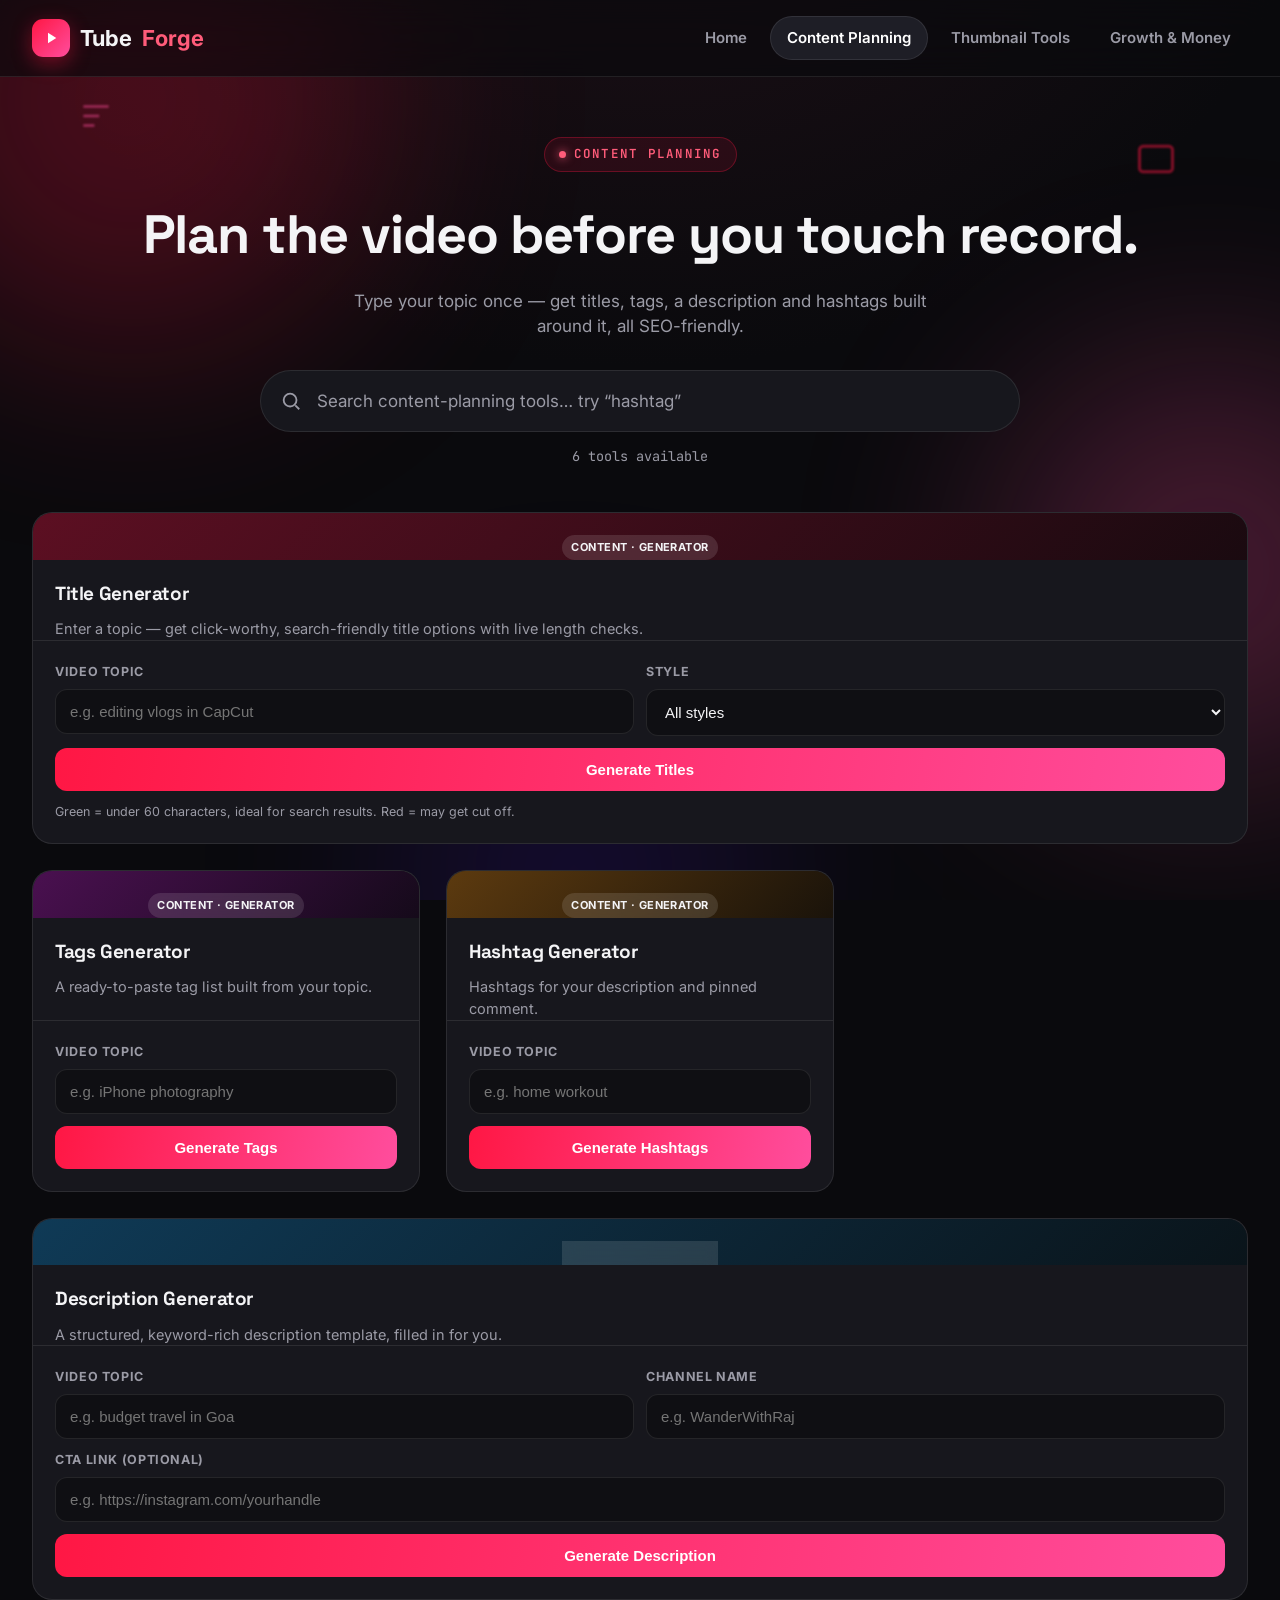
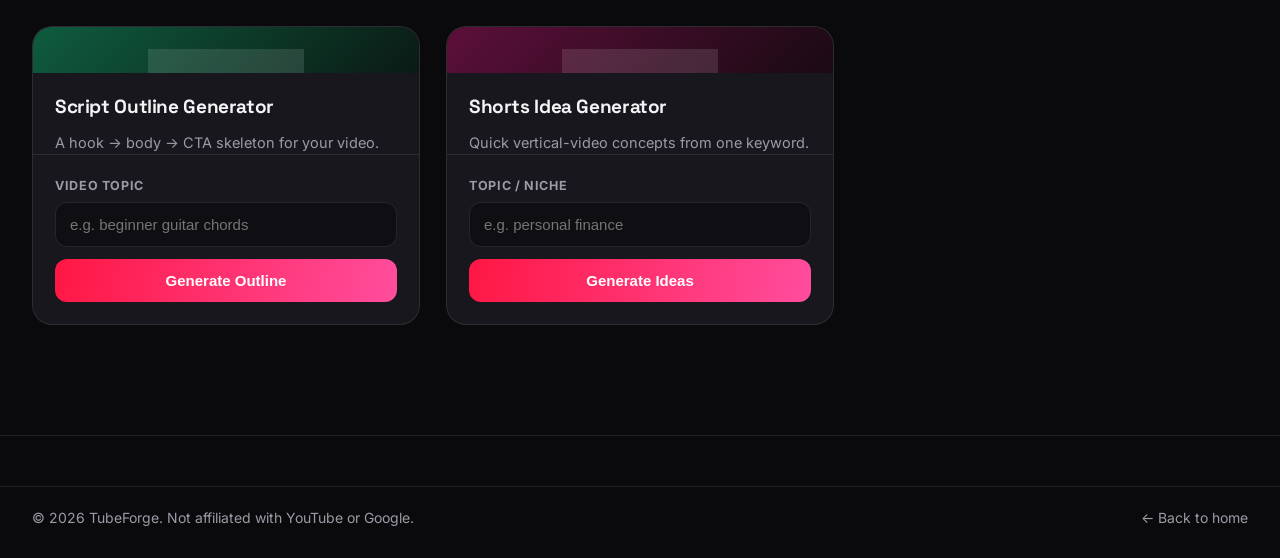
==== content-planning.html @ e365e0d1 "Add files via upload" ====
<!DOCTYPE html>
<html lang="en">
<head>
<meta charset="UTF-8">
<meta name="viewport" content="width=device-width, initial-scale=1.0">
<title>Content Planning Tools — TubeForge</title>
<meta name="description" content="Generate SEO-friendly YouTube titles, tags, descriptions, hashtags and script outlines — free, instant, no signup.">
<link rel="stylesheet" href="style.css">
</head>
<body>
<div class="ambient"><div class="blob b1"></div><div class="blob b2"></div><div class="blob b3"></div></div>

<header class="nav">
  <div class="wrap nav-inner">
    <a href="index.html" class="logo">
      <span class="logo-mark"><svg viewBox="0 0 24 24" fill="#fff"><path d="M8 5v14l11-7z"/></svg></span>
      Tube<span>Forge</span>
    </a>
    <nav class="links">
      <a href="index.html">Home</a>
      <a href="content-planning.html" class="active">Content Planning</a>
      <a href="thumbnail-tools.html">Thumbnail Tools</a>
      <a href="growth-tools.html">Growth &amp; Money</a>
    </nav>
    <button class="burger" aria-label="Toggle menu">☰</button>
  </div>
</header>

<section class="page-hero wrap">
  <svg class="float3d" style="top:20px;left:6%;width:38px;" viewBox="0 0 24 24" fill="none" stroke="#ff4d9d" stroke-width="1.6"><path d="M4 6h16M4 12h10M4 18h7"/></svg>
  <svg class="float3d" style="top:60px;right:8%;width:44px;animation-delay:1.5s;" viewBox="0 0 24 24" fill="none" stroke="#ff1744" stroke-width="1.6"><rect x="3" y="5" width="18" height="14" rx="2"/></svg>
  <div class="eyebrow" style="justify-content:center;"><span class="dot"></span> Content Planning</div>
  <h1>Plan the video before you touch record.</h1>
  <p>Type your topic once — get titles, tags, a description and hashtags built around it, all SEO-friendly.</p>
</section>

<section class="search-zone wrap">
  <div class="search-box">
    <svg class="icon" viewBox="0 0 24 24" fill="none" stroke="currentColor" stroke-width="2"><circle cx="11" cy="11" r="7"/><path d="M21 21l-4.3-4.3"/></svg>
    <input id="cp-search" type="text" placeholder="Search content-planning tools… try “hashtag”" autocomplete="off">
  </div>
  <p class="search-count mono" id="cp-search-count">6 tools available</p>
</section>

<main class="wrap">
<div class="grid" id="cp-grid">

  <!-- TITLE GENERATOR -->
  <div class="card tool-card wide reveal" id="title-gen" data-keywords="title generator seo catchy heading">
    <div class="card-thumb" style="--tc1:#5c0f22;--tc2:#1a0a10; aspect-ratio:auto; padding:22px 22px 0;">
      <span class="tag" style="position:static;">Content · Generator</span>
    </div>
    <div class="card-body" style="padding-bottom:0;">
      <h3>Title Generator</h3>
      <p>Enter a topic — get click-worthy, search-friendly title options with live length checks.</p>
    </div>
    <div class="tool-panel">
      <div class="row2">
        <div class="field">
          <label for="title-input">Video topic</label>
          <input type="text" id="title-input" placeholder="e.g. editing vlogs in CapCut">
        </div>
        <div class="field">
          <label for="title-style">Style</label>
          <select id="title-style">
            <option value="all">All styles</option>
            <option value="howto">How-to</option>
            <option value="list">Listicle</option>
            <option value="story">Story / Challenge</option>
          </select>
        </div>
      </div>
      <button class="btn" onclick="generateTitles()">Generate Titles</button>
      <div class="output" id="title-output"></div>
      <p class="hint">Green = under 60 characters, ideal for search results. Red = may get cut off.</p>
    </div>
  </div>

  <!-- TAGS GENERATOR -->
  <div class="card tool-card reveal" id="tags-gen" data-keywords="tags generator keywords video">
    <div class="card-thumb" style="--tc1:#4a1050;--tc2:#150a1a; aspect-ratio:auto; padding:22px 22px 0;"><span class="tag" style="position:static;">Content · Generator</span></div>
    <div class="card-body" style="padding-bottom:0;"><h3>Tags Generator</h3><p>A ready-to-paste tag list built from your topic.</p></div>
    <div class="tool-panel">
      <div class="field"><label for="tags-input">Video topic</label><input type="text" id="tags-input" placeholder="e.g. iPhone photography"></div>
      <button class="btn" onclick="generateTags()">Generate Tags</button>
      <div class="output" id="tags-output"></div>
    </div>
  </div>

  <!-- HASHTAG GENERATOR -->
  <div class="card tool-card reveal" id="hashtag-gen" data-keywords="hashtag generator trending">
    <div class="card-thumb" style="--tc1:#5c3a0f;--tc2:#1a130a; aspect-ratio:auto; padding:22px 22px 0;"><span class="tag" style="position:static;">Content · Generator</span></div>
    <div class="card-body" style="padding-bottom:0;"><h3>Hashtag Generator</h3><p>Hashtags for your description and pinned comment.</p></div>
    <div class="tool-panel">
      <div class="field"><label for="hash-input">Video topic</label><input type="text" id="hash-input" placeholder="e.g. home workout"></div>
      <button class="btn" onclick="generateHashtags()">Generate Hashtags</button>
      <div class="output" id="hash-output"></div>
    </div>
  </div>

  <!-- DESCRIPTION GENERATOR -->
  <div class="card tool-card wide reveal" id="desc-gen" data-keywords="description generator template video">
    <div class="card-thumb" style="--tc1:#0f3a56;--tc2:#0a141a; aspect-ratio:auto; padding:22px 22px 0;"><span class="tag" style="position:static;">Content · Generator</span></div>
    <div class="card-body" style="padding-bottom:0;"><h3>Description Generator</h3><p>A structured, keyword-rich description template, filled in for you.</p></div>
    <div class="tool-panel">
      <div class="row2">
        <div class="field"><label for="desc-topic">Video topic</label><input type="text" id="desc-topic" placeholder="e.g. budget travel in Goa"></div>
        <div class="field"><label for="desc-channel">Channel name</label><input type="text" id="desc-channel" placeholder="e.g. WanderWithRaj"></div>
      </div>
      <div class="field"><label for="desc-link">CTA link (optional)</label><input type="text" id="desc-link" placeholder="e.g. https://instagram.com/yourhandle"></div>
      <button class="btn" onclick="generateDescription()">Generate Description</button>
      <div class="output" id="desc-output" style="white-space:pre-wrap; font-family:'JetBrains Mono',monospace; font-size:13.5px;"></div>
    </div>
  </div>

  <!-- SCRIPT OUTLINE GENERATOR -->
  <div class="card tool-card reveal" id="script-gen" data-keywords="script outline generator structure video">
    <div class="card-thumb" style="--tc1:#0f5c3f;--tc2:#0a1a14; aspect-ratio:auto; padding:22px 22px 0;"><span class="tag" style="position:static;">Content · Generator</span></div>
    <div class="card-body" style="padding-bottom:0;"><h3>Script Outline Generator</h3><p>A hook → body → CTA skeleton for your video.</p></div>
    <div class="tool-panel">
      <div class="field"><label for="script-input">Video topic</label><input type="text" id="script-input" placeholder="e.g. beginner guitar chords"></div>
      <button class="btn" onclick="generateScript()">Generate Outline</button>
      <div class="output" id="script-output" style="white-space:pre-wrap; font-family:'JetBrains Mono',monospace; font-size:13.5px;"></div>
    </div>
  </div>

  <!-- SHORTS IDEA GENERATOR -->
  <div class="card tool-card reveal" id="shorts-gen" data-keywords="shorts ideas generator viral">
    <div class="card-thumb" style="--tc1:#5c0f3a;--tc2:#1a0a13; aspect-ratio:auto; padding:22px 22px 0;"><span class="tag" style="position:static;">Content · Generator</span></div>
    <div class="card-body" style="padding-bottom:0;"><h3>Shorts Idea Generator</h3><p>Quick vertical-video concepts from one keyword.</p></div>
    <div class="tool-panel">
      <div class="field"><label for="shorts-input">Topic / niche</label><input type="text" id="shorts-input" placeholder="e.g. personal finance"></div>
      <button class="btn" onclick="generateShorts()">Generate Ideas</button>
      <div class="output" id="shorts-output"></div>
    </div>
  </div>

</div>
</main>

<footer>
  <div class="wrap foot-bottom">
    <span>© 2026 TubeForge. Not affiliated with YouTube or Google.</span>
    <a href="index.html">← Back to home</a>
  </div>
</footer>

<script src="script.js"></script>
<script>
initSiteSearch('cp-search', '#cp-grid .card', 'cp-search-count');

function cap(s){ return s.charAt(0).toUpperCase() + s.slice(1); }
function getTopic(id, fallback){ const v = document.getElementById(id).value.trim(); return v || fallback; }

function showOutput(id, html){
  const el = document.getElementById(id);
  el.innerHTML = html;
  el.classList.add('show');
}

// Fisher-Yates shuffle — new order every single call, even for the same array
function shuffle(arr){
  const a = [...arr];
  for (let i = a.length - 1; i > 0; i--){
    const j = Math.floor(Math.random() * (i + 1));
    [a[i], a[j]] = [a[j], a[i]];
  }
  return a;
}
function pick(arr, n){ return shuffle(arr).slice(0, n); }
function pickOne(arr){ return arr[Math.floor(Math.random() * arr.length)]; }

function generateTitles(){
  const topic = getTopic('title-input','video editing');
  const t = cap(topic);
  const style = document.getElementById('title-style').value;
  const banks = {
    howto: [
      `How to ${topic} in 2026 (Step-by-Step)`,
      `${t}: A Beginner's Guide That Actually Works`,
      `How I ${topic} — My Exact Process`,
      `${t} Explained in 5 Minutes`,
      `The Fastest Way to Learn ${topic}`,
      `${t} 101: What I'd Tell My Younger Self`,
      `A Simple System for ${topic} That Actually Sticks`,
      `${t} Made Easy (No Experience Needed)`
    ],
    list: [
      `Top 10 ${topic} Tips Nobody Tells You`,
      `7 ${topic} Mistakes You're Probably Making`,
      `${t}: 5 Things I Wish I Knew Sooner`,
      `Best ${topic} Tools in 2026, Ranked`,
      `9 ${topic} Hacks That Actually Work`,
      `${t}: 3 Rules I Never Break`,
      `The Only ${topic} Checklist You Need`,
      `Ranking Every ${topic} Method I've Tried`
    ],
    story: [
      `I Tried ${topic} for 30 Days — Here's What Happened`,
      `The Truth About ${topic} Nobody Talks About`,
      `Why ${topic} Is Harder Than It Looks`,
      `${t} Changed My Channel. Here's How`,
      `What Nobody Tells You Before You Start ${t}`,
      `I Was Wrong About ${topic}. Here's What I Learned`,
      `${t}: My Honest, Unfiltered Experience`,
      `The Video I Wish Someone Made Before I Started ${t}`
    ]
  };
  const pool = style === 'all' ? [...banks.howto, ...banks.list, ...banks.story] : banks[style];
  const list = pick(pool, Math.min(6, pool.length));
  const rows = list.map(title => {
    const ok = title.length <= 60;
    return `<div class="item"><span>${title}<br><span class="hint mono" style="color:${ok? '#4ade80':'#ff5c7a'}">${title.length} chars</span></span><span class="copy" onclick="copyText('${title.replace(/'/g,"\\'")}', this)">Copy</span></div>`;
  }).join('');
  showOutput('title-output', rows);
}

function generateTags(){
  const topic = getTopic('tags-input','photography');
  const mods = ['tutorial','tips','2026','for beginners','guide','explained','review','hacks','mistakes','vs alternatives','how to','step by step','crash course','walkthrough','secrets','breakdown','masterclass','for beginners 2026'];
  const chosen = pick(mods, 10).map(m => `${topic} ${m}`);
  const tags = [topic, ...chosen, 'youtube', topic.split(' ')[0]];
  const unique = [...new Set(tags.map(t=>t.trim()))];
  const joined = unique.join(', ');
  showOutput('tags-output', `
    <p style="margin-bottom:10px;">${unique.map(t=>`<span class="chip">${t}</span>`).join('')}</p>
    <div class="item"><span class="hint mono">${joined.length} / 500 characters used</span><span class="copy" onclick="copyText('${joined.replace(/'/g,"\\'")}', this)">Copy all</span></div>
  `);
}

function generateHashtags(){
  const topic = getTopic('hash-input','fitness');
  const words = topic.split(/\s+/).filter(Boolean);
  const camel = words.map((w,i)=> i===0 ? w.toLowerCase() : cap(w)).join('');
  const pas = words.map(cap).join('');
  const pool = [
    `#${camel}`, `#${pas}Tutorial`, `#${pas}2026`, `#${pas}Tips`,
    `#${pas}ForBeginners`, `#HowTo${pas}`, `#Learn${pas}`, `#${pas}Explained`,
    `#${pas}Guide`, `#${pas}Hacks`, `#${pas}Basics`, `#${pas}Journey`,
    '#YouTube', '#Trending', '#Shorts', '#Viral'
  ];
  const tags = [`#${camel}`, ...pick(pool.slice(1), 8)]; // always keep the core tag, randomize the rest
  const unique = [...new Set(tags)];
  const joined = unique.join(' ');
  showOutput('hash-output', `
    <p style="margin-bottom:10px;">${unique.map(t=>`<span class="chip">${t}</span>`).join('')}</p>
    <div class="item"><span class="hint mono">Use 3–5 in description for best reach</span><span class="copy" onclick="copyText('${joined.replace(/'/g,"\\'")}', this)">Copy all</span></div>
  `);
}

function generateDescription(){
  const topic = getTopic('desc-topic','this topic');
  const channel = getTopic('desc-channel','this channel');
  const link = document.getElementById('desc-link').value.trim();
  const t = cap(topic);

  const hooks = [
    `${t} — everything you need in one video. If you've been struggling with ${topic}, this walkthrough covers the exact steps that worked for me.`,
    `This is the ${topic} video I wish existed when I was starting out — no fluff, just what actually works.`,
    `Struggling with ${topic}? By the end of this video you'll have a clear, repeatable process for it.`,
    `${t}, explained the simple way. No jargon, no filler — just what you need to get results.`
  ];
  const closers = [
    `If this helped, drop a comment with your biggest takeaway — I read every one.`,
    `Got questions about ${topic}? Leave them below and I'll reply.`,
    `Let me know in the comments which tip you're trying first.`,
    `If you found this useful, a comment helps this video reach more people trying to learn ${topic}.`
  ];
  const subLines = [
    `🔔 Subscribe to ${channel} for more videos on ${topic} and related topics every week.`,
    `🔔 New to the channel? Subscribe to ${channel} — new ${topic} videos every week.`,
    `🔔 Hit subscribe on ${channel} so you don't miss the next ${topic} video.`
  ];

  const desc =
`${pickOne(hooks)}

⏱ TIMESTAMPS
00:00 Intro
00:30 Why ${topic} matters
02:00 Step-by-step walkthrough
08:00 Common mistakes to avoid
10:30 Recap & next steps

${pickOne(subLines)}
${link ? `📌 Follow / more here: ${link}` : ''}

${pickOne(closers)}

#${topic.replace(/\s+/g,'')} #${topic.split(' ')[0]}Tips #YouTube`;
  showOutput('desc-output', desc);
}

function generateScript(){
  const topic = getTopic('script-input','your topic');
  const hooks = [
    `One striking claim or question about ${topic} that stops the scroll.`,
    `Show the end result of ${topic} first, then promise to explain how you got there.`,
    `Call out a common myth about ${topic} and say you're about to bust it.`,
    `Ask the exact question your viewer typed into Google before finding this video.`
  ];
  const p1 = [
    `The most common mistake people make with ${topic}.`,
    `The one thing almost everyone gets wrong when starting ${topic}.`,
    `Why most advice about ${topic} online doesn't actually work.`
  ];
  const p2 = [
    `Your actual method / process for ${topic}, step by step.`,
    `Walk through your real workflow for ${topic}, showing your screen or hands where possible.`,
    `Break ${topic} into 3 simple steps anyone can follow.`
  ];
  const p3 = [
    `One advanced tip most creators skip when covering ${topic}.`,
    `A shortcut or tool that makes ${topic} noticeably easier.`,
    `What you'd do differently now, after more experience with ${topic}.`
  ];
  const ctas = [
    `Ask a specific question tied to ${topic} to drive comments, then point to subscribe.`,
    `Tell viewers to try one step today and comment their result.`,
    `Point to a related video on ${topic} they should watch next.`
  ];
  const outline =
`HOOK (0:00–0:15)
${pickOne(hooks)}

INTRO (0:15–0:45)
Who you are, why you know ${topic}, and what they'll get by the end.

MAIN POINT 1
${pickOne(p1)}

MAIN POINT 2
${pickOne(p2)}

MAIN POINT 3
${pickOne(p3)}

RECAP
Quick 3-line summary of what was covered.

CALL TO ACTION
${pickOne(ctas)}`;
  showOutput('script-output', outline);
}

function generateShorts(){
  const topic = getTopic('shorts-input','productivity');
  const t = cap(topic);
  const pool = [
    `3 ${topic} mistakes beginners make`,
    `${t} in 15 seconds`,
    `POV: you just learned ${topic}`,
    `Rating ${topic} tips 1 to 10`,
    `${t}: before vs after`,
    `Things I wish I knew about ${topic}`,
    `${t} in one breath`,
    `The ${topic} tip that changed everything`,
    `Stop doing this if you're into ${topic}`,
    `${t}: expectation vs reality`,
    `1 ${topic} tip, 15 seconds, no talking`,
    `Reacting to bad ${topic} advice`
  ];
  const ideas = pick(pool, 6);
  showOutput('shorts-output', ideas.map(i => `<div class="item"><span>${i}</span><span class="copy" onclick="copyText('${i.replace(/'/g,"\\'")}', this)">Copy</span></div>`).join(''));
}
</script>
</body>
</html>
---- style.css ----
/* ===================== TubeForge — shared styles ===================== */
@import url('https://fonts.googleapis.com/css2?family=Space+Grotesk:wght@400;500;600;700&family=Inter:wght@400;500;600;700&family=JetBrains+Mono:wght@400;600&display=swap');

:root{
  --bg: #0a0a0d;
  --bg-2: #0f0f13;
  --card: #17171d;
  --card-2: #1e1e26;
  --border: rgba(255,255,255,.09);
  --text: #f4f4f6;
  --muted: #9b9ba6;
  --red: #ff1744;
  --red-2: #ff5c7a;
  --pink: #ff4d9d;
  --glow: 0 0 60px rgba(255,23,68,.25);
  --radius: 20px;
  font-size: 17px;
}

*{margin:0;padding:0;box-sizing:border-box;}
html{scroll-behavior:smooth;}
body{
  background: radial-gradient(ellipse 120% 60% at 50% -10%, #201018 0%, var(--bg) 45%), var(--bg);
  color: var(--text);
  font-family: 'Inter', sans-serif;
  line-height: 1.5;
  overflow-x: hidden;
}
img{max-width:100%;display:block;}
a{color:inherit;text-decoration:none;}
h1,h2,h3,.display{font-family:'Space Grotesk',sans-serif;font-weight:700;letter-spacing:-0.02em;}
.mono{font-family:'JetBrains Mono',monospace;}
::selection{background: var(--red); color:#fff;}

/* focus visibility */
a:focus-visible, button:focus-visible, input:focus-visible{
  outline: 2px solid var(--red-2);
  outline-offset: 3px;
}

@media (prefers-reduced-motion: reduce){
  *{animation-duration: .001ms !important; animation-iteration-count: 1 !important; transition-duration: .001ms !important; scroll-behavior:auto !important;}
}

/* ---------- layout helpers ---------- */
.wrap{max-width:1280px;margin:0 auto;padding:0 32px;}
@media (max-width:640px){.wrap{padding:0 18px;}}

/* ---------- top ticker ---------- */
.ticker{
  background: linear-gradient(90deg,var(--red),var(--pink));
  color:#fff; font-family:'JetBrains Mono',monospace; font-size:12.5px; font-weight:600;
  letter-spacing:.08em; text-transform:uppercase; padding:7px 0; overflow:hidden;
}
.ticker-track{display:flex; gap:60px; white-space:nowrap; animation: ticker 22s linear infinite;}
@keyframes ticker{ from{transform:translateX(0);} to{transform:translateX(-50%);} }

/* ---------- navbar ---------- */
header.nav{
  position: sticky; top:0; z-index:100;
  background: rgba(10,10,13,.72);
  backdrop-filter: blur(18px) saturate(140%);
  border-bottom: 1px solid var(--border);
}
.nav-inner{display:flex; align-items:center; justify-content:space-between; height:76px; gap:24px;}
.logo{display:flex; align-items:center; gap:10px; font-size:22px; font-weight:700;}
.logo-mark{
  width:38px; height:38px; border-radius:11px;
  background: linear-gradient(135deg,var(--red),var(--pink));
  display:flex; align-items:center; justify-content:center;
  box-shadow: 0 6px 20px rgba(255,23,68,.4);
  flex-shrink:0;
}
.logo-mark svg{width:18px; height:18px;}
.logo span{color:var(--red-2);}

nav.links{display:flex; gap:6px; align-items:center;}
nav.links a{
  padding:10px 16px; border-radius:100px; font-weight:600; font-size:15px;
  color:var(--muted); transition:.2s;
  border:1px solid transparent;
}
nav.links a:hover, nav.links a.active{
  color:#fff; background: var(--card-2); border-color:var(--border);
}
.burger{display:none; background:none; border:none; color:var(--text); font-size:26px; cursor:pointer;}

@media (max-width: 880px){
  nav.links{
    position:fixed; inset: 76px 0 auto 0; flex-direction:column; align-items:stretch;
    background: rgba(10,10,13,.98); backdrop-filter: blur(20px);
    padding:14px; border-bottom:1px solid var(--border);
    transform: translateY(-140%); transition: transform .3s ease; gap:4px;
  }
  nav.links.open{transform: translateY(0);}
  nav.links a{text-align:center; padding:14px;}
  .burger{display:block;}
}

/* ---------- hero ---------- */
.hero{
  position:relative; padding: 88px 0 60px; overflow:hidden;
}
.hero-inner{display:grid; grid-template-columns: 1.1fr .9fr; gap:50px; align-items:center;}
@media (max-width:960px){.hero-inner{grid-template-columns:1fr; text-align:center;}}

.eyebrow{
  display:inline-flex; align-items:center; gap:8px;
  font-family:'JetBrains Mono',monospace; font-size:12.5px; font-weight:600;
  letter-spacing:.1em; text-transform:uppercase; color:var(--red-2);
  background: rgba(255,23,68,.1); border:1px solid rgba(255,23,68,.3);
  padding:7px 14px; border-radius:100px; margin-bottom:22px;
}
.eyebrow .dot{width:7px;height:7px;border-radius:50%;background:var(--red-2); box-shadow:0 0 10px var(--red-2); animation: pulse 1.6s infinite;}
@keyframes pulse{0%,100%{opacity:1;}50%{opacity:.3;}}

.hero h1{font-size:clamp(38px,5.4vw,68px); line-height:1.03; margin-bottom:22px;}
.hero h1 em{font-style:normal; background:linear-gradient(100deg,var(--red) 10%,var(--pink) 90%); -webkit-background-clip:text; background-clip:text; color:transparent;}
.hero p.lead{font-size:19px; color:var(--muted); max-width:520px; margin-bottom:32px;}
@media (max-width:960px){.hero p.lead{margin-left:auto;margin-right:auto;}}

.hero-stats{display:flex; gap:34px; margin-top:36px; flex-wrap:wrap;}
@media (max-width:960px){.hero-stats{justify-content:center;}}
.hero-stats div b{display:block; font-family:'Space Grotesk',sans-serif; font-size:28px;}
.hero-stats div span{color:var(--muted); font-size:13px;}

/* 3D thumbnail stack — signature element */
.stack{position:relative; height:400px; perspective:1400px;}
.stack-card{
  position:absolute; width:78%; aspect-ratio:16/9; left:11%; top:32%;
  border-radius:16px; border:1px solid var(--border);
  background: linear-gradient(135deg,var(--card-2),var(--card));
  box-shadow: 0 30px 60px -20px rgba(0,0,0,.7);
  display:flex; align-items:center; justify-content:center;
  transition: transform .5s cubic-bezier(.2,.8,.2,1);
  transform-style:preserve-3d;
}
.stack-card svg{width:22%; height:22%; opacity:.9;}
.stack-card.c1{transform: rotateX(8deg) rotateY(-18deg) translateZ(0) translateY(30px) scale(.86); opacity:.55; z-index:1;}
.stack-card.c2{transform: rotateX(8deg) rotateY(-10deg) translateZ(30px) translateY(10px) scale(.94); opacity:.8; z-index:2;}
.stack-card.c3{
  transform: rotateX(8deg) rotateY(-2deg) translateZ(60px) scale(1); z-index:3;
  background: linear-gradient(135deg,var(--red),var(--pink));
  box-shadow: 0 30px 70px -15px rgba(255,23,68,.5);
}
.stack:hover .c1{transform: rotateX(8deg) rotateY(-24deg) translateZ(0) translateY(30px) scale(.86);}
.stack:hover .c3{transform: rotateX(4deg) rotateY(4deg) translateZ(60px) scale(1.02);}
.stack-badge{
  position:absolute; bottom:10px; right:14px; background:rgba(0,0,0,.65);
  font-family:'JetBrains Mono',monospace; font-size:11px; padding:2px 7px; border-radius:5px; color:#fff;
}

/* ---------- search ---------- */
.search-zone{padding: 10px 0 46px;}
.search-box{
  max-width: 760px; margin: 0 auto; position:relative;
}
.search-box input{
  width:100%; padding:20px 60px 20px 56px; border-radius:100px;
  background: var(--card); border:1.5px solid var(--border);
  color:var(--text); font-size:17px; font-family:'Inter',sans-serif;
  transition:.2s;
}
.search-box input::placeholder{color:var(--muted);}
.search-box input:focus{border-color:var(--red-2); box-shadow: 0 0 0 5px rgba(255,23,68,.14); outline:none;}
.search-box svg.icon{position:absolute; left:20px; top:50%; transform:translateY(-50%); width:22px; height:22px; color:var(--muted); pointer-events:none;}
.search-count{text-align:center; margin-top:14px; color:var(--muted); font-size:13.5px; font-family:'JetBrains Mono',monospace;}

/* ---------- section heads ---------- */
.section-head{display:flex; align-items:flex-end; justify-content:space-between; margin: 54px 0 28px; gap:20px; flex-wrap:wrap;}
.section-head h2{font-size: clamp(26px,3vw,36px);}
.section-head p{color:var(--muted); max-width:520px; font-size:15.5px;}

/* ---------- grid + cards (thumbnail-style tool cards) ---------- */
.grid{display:grid; grid-template-columns: repeat(auto-fill, minmax(300px,1fr)); gap:26px; padding-bottom: 30px;}

.card{
  background: var(--card); border:1px solid var(--border); border-radius: var(--radius);
  overflow:hidden; transition: transform .35s cubic-bezier(.2,.8,.2,1), border-color .3s, box-shadow .35s;
  display:flex; flex-direction:column;
}
.card:hover{transform: translateY(-8px); border-color: rgba(255,23,68,.4); box-shadow: var(--glow);}
.card-thumb{
  position:relative; aspect-ratio:16/9; display:flex; align-items:center; justify-content:center;
  background: linear-gradient(135deg, var(--tc1,#3a1220), var(--tc2,#1a1a22));
}
.card-thumb svg{width:30%; height:30%; color:#fff; opacity:.95; filter: drop-shadow(0 6px 16px rgba(0,0,0,.4));}
.card-thumb .badge{
  position:absolute; bottom:9px; right:10px; background:rgba(0,0,0,.7);
  font-family:'JetBrains Mono',monospace; font-size:11px; padding:3px 8px; border-radius:5px;
}
.card-thumb .tag{
  position:absolute; top:10px; left:10px; font-size:11px; font-weight:700; letter-spacing:.04em;
  text-transform:uppercase; background: rgba(255,255,255,.12); backdrop-filter: blur(6px);
  padding:4px 9px; border-radius:100px;
}
.card-body{padding:20px 22px 24px; display:flex; flex-direction:column; gap:10px; flex:1;}
.card-body h3{font-size:19px;}
.card-body p{color:var(--muted); font-size:14.5px; flex:1;}
.card-open{
  align-self:flex-start; font-size:13.5px; font-weight:700; color:var(--red-2);
  display:flex; align-items:center; gap:6px; margin-top:4px;
}
.card-open svg{width:15px;height:15px; transition:.2s;}
.card:hover .card-open svg{transform:translateX(4px);}
.card[hidden]{display:none;}

/* ---------- category strip (home) ---------- */
.cats{display:grid; grid-template-columns:repeat(3,1fr); gap:22px; margin:50px 0;}
@media (max-width:800px){.cats{grid-template-columns:1fr;}}
.cat-card{
  position:relative; border-radius:24px; padding:34px 28px; overflow:hidden;
  border:1px solid var(--border); background: var(--card);
  transition:.3s;
}
.cat-card:hover{transform: translateY(-6px); border-color: rgba(255,77,157,.4);}
.cat-card .blob{
  position:absolute; width:220px; height:220px; border-radius:50%; filter: blur(60px); opacity:.35;
  top:-60px; right:-60px; background: linear-gradient(135deg,var(--red),var(--pink));
}
.cat-card svg.big{width:40px; height:40px; color:var(--red-2); margin-bottom:18px;}
.cat-card h3{font-size:22px; margin-bottom:8px;}
.cat-card p{color:var(--muted); font-size:14.5px; margin-bottom:18px;}
.cat-card .go{font-weight:700; font-size:14px; color:#fff; display:inline-flex; gap:6px; align-items:center;}

/* ---------- tool panel (functional generator inside a card) ---------- */
.tool-card{grid-column: span 1;}
.tool-card.wide{grid-column: 1 / -1;}
@media (max-width:700px){.tool-card.wide{grid-column: span 1;}}
.tool-panel{padding:22px; border-top:1px solid var(--border); display:flex; flex-direction:column; gap:12px;}
.field label{display:block; font-size:12.5px; font-weight:700; text-transform:uppercase; letter-spacing:.05em; color:var(--muted); margin-bottom:7px;}
.field input[type=text], .field input[type=number], .field select, .field input[type=url]{
  width:100%; padding:13px 14px; border-radius:12px; background: var(--bg-2); border:1px solid var(--border);
  color:var(--text); font-size:15px;
}
.field input:focus, .field select:focus{outline:none; border-color:var(--red-2); box-shadow:0 0 0 4px rgba(255,23,68,.12);}
.row2{display:grid; grid-template-columns:1fr 1fr; gap:12px;}
@media (max-width:480px){.row2{grid-template-columns:1fr;}}

.btn{
  display:inline-flex; align-items:center; justify-content:center; gap:8px;
  background: linear-gradient(100deg,var(--red),var(--pink)); color:#fff; border:none;
  font-weight:700; font-size:15px; padding:13px 22px; border-radius:12px; cursor:pointer;
  transition: transform .15s, box-shadow .15s;
}
.btn:hover{transform: translateY(-2px); box-shadow: 0 10px 24px rgba(255,23,68,.35);}
.btn:active{transform: translateY(0);}
.btn.ghost{background:var(--card-2); border:1px solid var(--border); color:var(--text);}

.output{
  background: var(--bg-2); border:1px dashed var(--border); border-radius:12px; padding:16px;
  font-size:14.5px; color:var(--text); display:none; max-height:340px; overflow:auto;
}
.output.show{display:block;}
.output .item{
  display:flex; justify-content:space-between; gap:10px; align-items:flex-start;
  padding:9px 0; border-bottom:1px solid var(--border);
}
.output .item:last-child{border-bottom:none;}
.output .copy{font-size:12px; color:var(--red-2); font-weight:700; cursor:pointer; white-space:nowrap; flex-shrink:0;}
.chip{display:inline-block; background:var(--card-2); border:1px solid var(--border); padding:5px 11px; border-radius:100px; font-size:12.5px; margin:4px 6px 0 0;}
.result-big{font-family:'Space Grotesk',sans-serif; font-weight:700; font-size:26px; color:var(--red-2);}
.thumb-grid{display:grid; grid-template-columns:repeat(auto-fit,minmax(150px,1fr)); gap:12px; margin-top:6px;}
.thumb-grid a{border:1px solid var(--border); border-radius:10px; overflow:hidden; position:relative; background:var(--bg-2);}
.thumb-grid img{width:100%; aspect-ratio:16/9; object-fit:cover;}
.thumb-grid span{display:block; text-align:center; font-size:11.5px; padding:5px; color:var(--muted); font-family:'JetBrains Mono',monospace;}
.hint{font-size:12.5px; color:var(--muted);}

/* ---------- feed mock (thumbnail preview tool) ---------- */
.feed-mock{background:var(--bg-2); border:1px solid var(--border); border-radius:14px; padding:16px; margin-top:8px;}
.feed-item{display:flex; gap:12px; align-items:flex-start;}
.feed-item .thumb{width:168px; aspect-ratio:16/9; border-radius:10px; overflow:hidden; background:#222; flex-shrink:0; display:flex; align-items:center; justify-content:center; color:var(--muted); font-size:12px;}
.feed-item .thumb img{width:100%;height:100%;object-fit:cover;}
.feed-item .meta b{display:block; font-size:14.5px; margin-bottom:4px;}
.feed-item .meta span{font-size:12.5px; color:var(--muted);}

/* ---------- page hero (category pages) ---------- */
.page-hero{padding:60px 0 20px; text-align:center; position:relative;}
.page-hero h1{font-size:clamp(32px,4.5vw,54px); margin-bottom:14px;}
.page-hero p{color:var(--muted); max-width:600px; margin:0 auto; font-size:17px;}
.page-hero .float3d{position:absolute; opacity:.5; filter:blur(1px); animation: float 6s ease-in-out infinite;}
@keyframes float{0%,100%{transform:translateY(0) rotate(0deg);}50%{transform:translateY(-16px) rotate(8deg);}}

/* ---------- footer ---------- */
footer{border-top:1px solid var(--border); margin-top:80px; padding:50px 0 30px; color:var(--muted); font-size:14px;}
.footer-grid{display:flex; justify-content:space-between; gap:30px; flex-wrap:wrap; margin-bottom:30px;}
footer h4{color:var(--text); font-size:14px; margin-bottom:12px;}
footer ul{list-style:none; display:flex; flex-direction:column; gap:8px;}
footer a:hover{color:var(--red-2);}
.foot-bottom{border-top:1px solid var(--border); padding-top:20px; display:flex; justify-content:space-between; flex-wrap:wrap; gap:10px;}

/* ---------- reveal on scroll ---------- */
.reveal{opacity:0; transform: translateY(24px); transition: opacity .6s ease, transform .6s ease;}
.reveal.in{opacity:1; transform:translateY(0);}

/* blur ambient blobs */
.ambient{position:fixed; inset:0; pointer-events:none; z-index:-1; overflow:hidden;}
.ambient .blob{position:absolute; border-radius:50%; filter: blur(110px); opacity:.25;}
.ambient .b1{width:500px; height:500px; background:var(--red); top:-150px; left:-120px;}
.ambient .b2{width:420px; height:420px; background:var(--pink); top:40%; right:-140px;}
.ambient .b3{width:380px; height:380px; background:#5a1cff; bottom:-160px; left:30%; opacity:.15;}
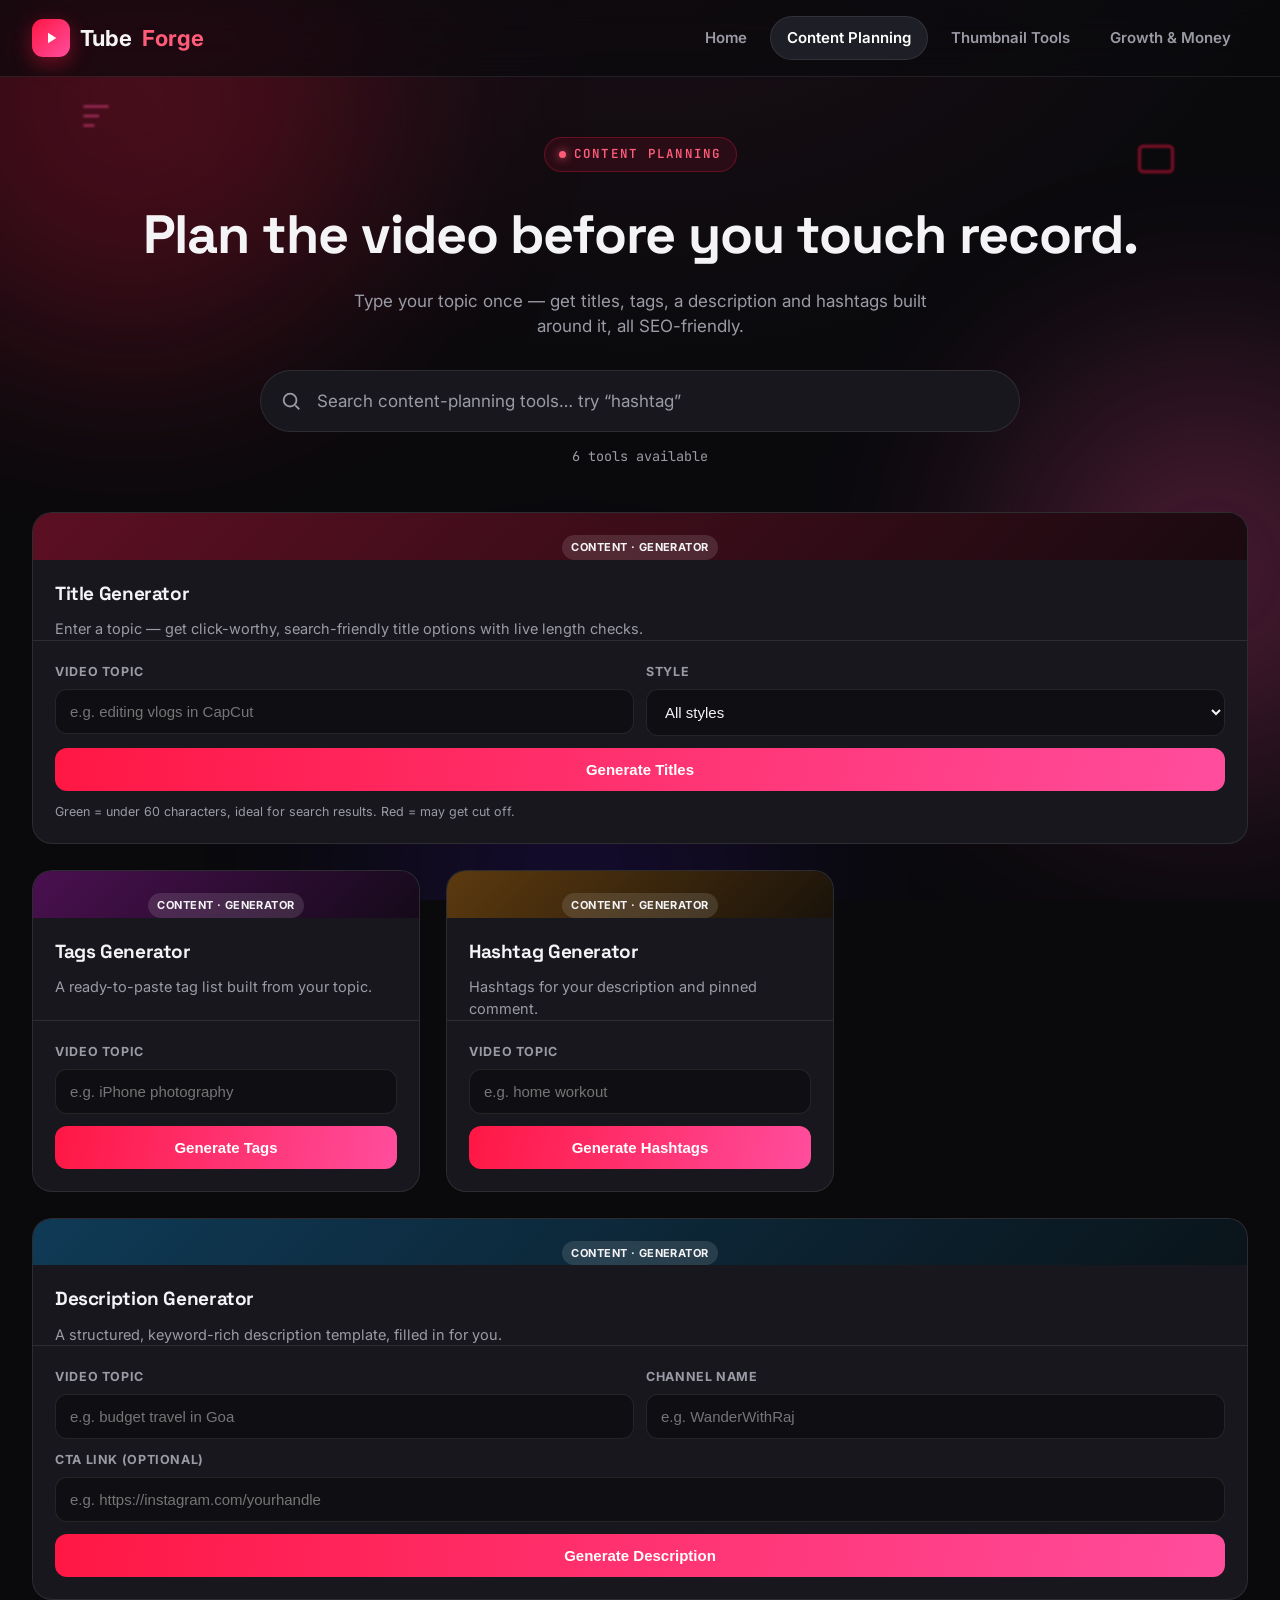
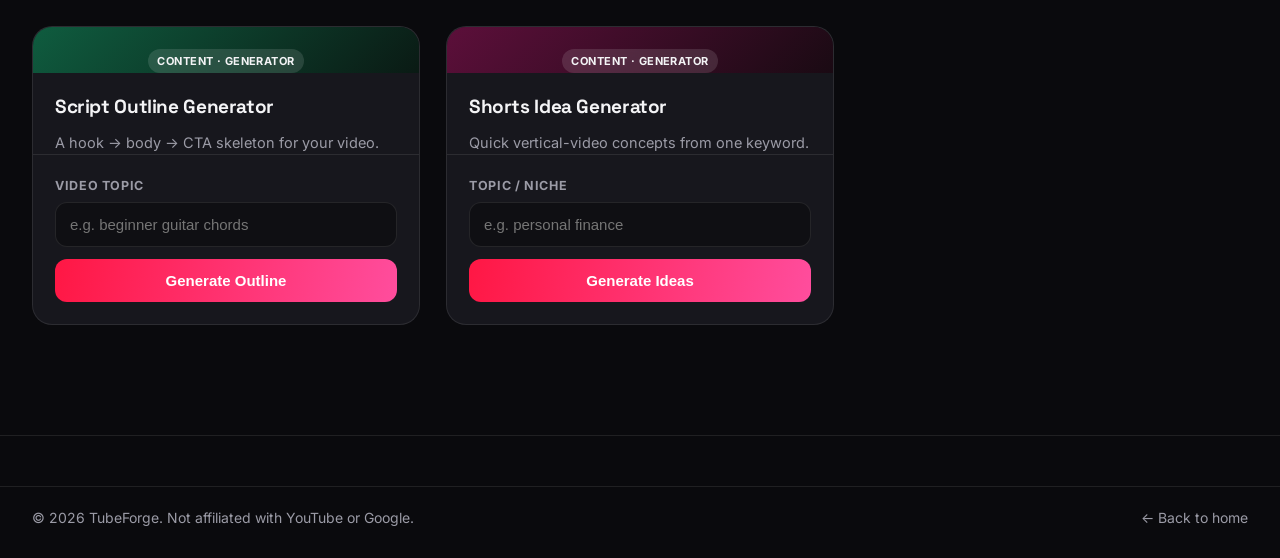
==== commit aa36db12: "Add files via upload" ====
--- a/content-planning.html
+++ b/content-planning.html
@@ -5,6 +5,14 @@
 <meta name="viewport" content="width=device-width, initial-scale=1.0">
 <title>Content Planning Tools — TubeForge</title>
 <meta name="description" content="Generate SEO-friendly YouTube titles, tags, descriptions, hashtags and script outlines — free, instant, no signup.">
+<link rel="canonical" href="https://amanshakyaweb.github.io/tubeforge/content-planning.html">
+<meta property="og:type" content="website">
+<meta property="og:title" content="Content Planning Tools — TubeForge">
+<meta property="og:description" content="Generate SEO-friendly YouTube titles, tags, descriptions, hashtags and script outlines — free, instant, no signup.">
+<meta property="og:url" content="https://amanshakyaweb.github.io/tubeforge/content-planning.html">
+<meta name="twitter:card" content="summary">
+<meta name="twitter:title" content="Content Planning Tools — TubeForge">
+<meta name="twitter:description" content="Titles, tags, descriptions, hashtags and script outlines — generated free.">
 <link rel="stylesheet" href="style.css">
 </head>
 <body>
